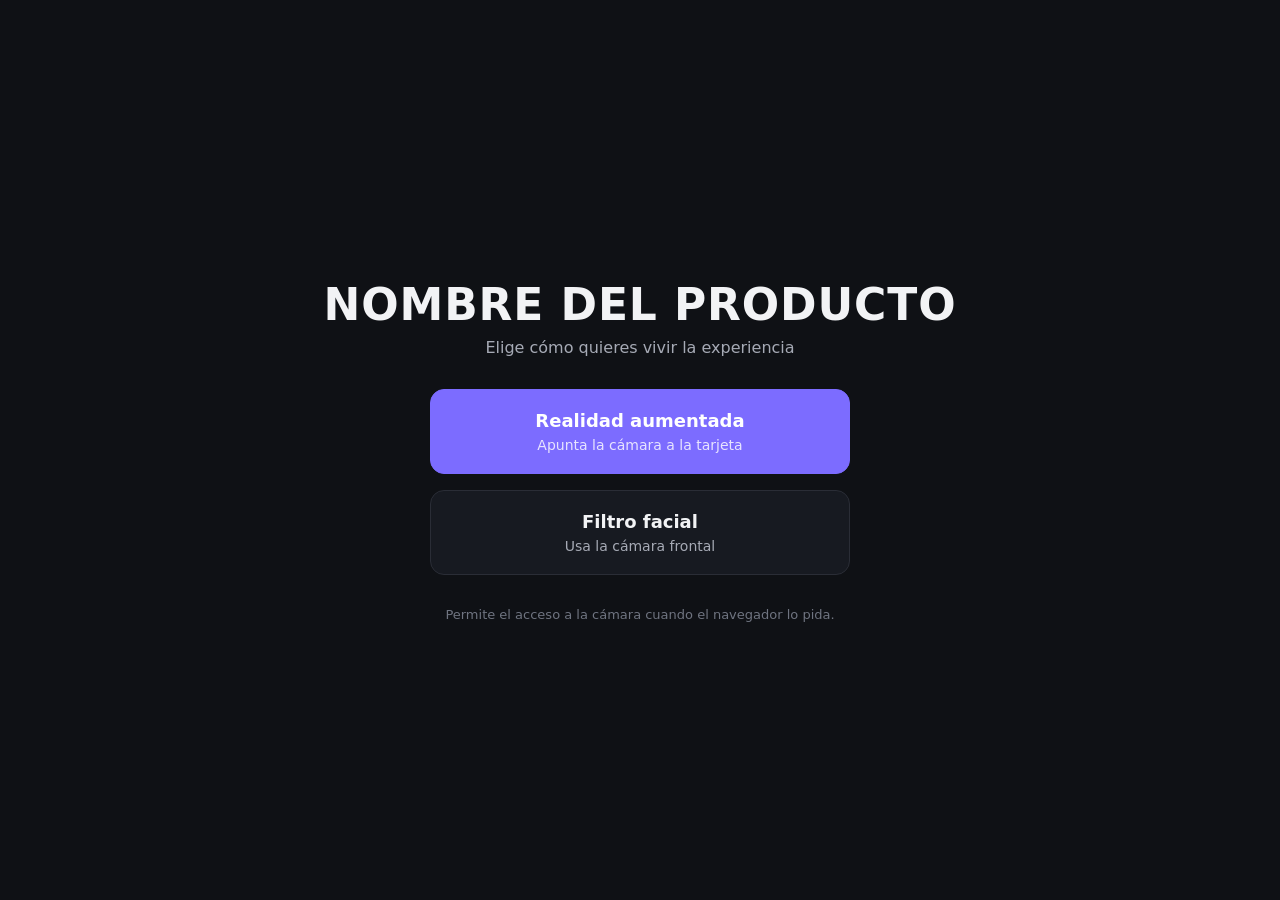
==== kike/index.html @ 72a52e8e "inicio" ====
<!DOCTYPE html>
<html lang="es">
<head>
  <meta charset="UTF-8" />
  <meta name="viewport" content="width=device-width, initial-scale=1.0" />
  <title>Proyecto kike</title>
  <style>
    :root { --fondo: #0f1115; --texto: #f2f3f5; --acento: #7c6cff; --borde: #2a2d36; }
    * { box-sizing: border-box; }
    html, body { margin: 0; min-height: 100%; }
    body {
      min-height: 100vh; display: flex; flex-direction: column; align-items: center; justify-content: center;
      gap: 32px; padding: 32px 20px; background: var(--fondo); color: var(--texto);
      font-family: system-ui, -apple-system, "Segoe UI", Roboto, sans-serif; text-align: center;
    }
    h1 { margin: 0; font-size: clamp(28px, 7vw, 44px); letter-spacing: .02em; }
    p.sub { margin: 8px 0 0; color: #a6aab5; font-size: 16px; }
    nav { display: flex; flex-direction: column; gap: 16px; width: min(100%, 420px); }
    a.boton {
      display: block; padding: 20px 24px; border-radius: 14px; text-decoration: none;
      border: 1px solid var(--borde); background: #171a21; color: var(--texto);
      font-size: 18px; font-weight: 600; transition: transform .15s, border-color .15s, background .15s;
    }
    a.boton small { display: block; margin-top: 6px; font-weight: 400; font-size: 14px; color: #a6aab5; }
    a.boton:hover, a.boton:focus-visible { border-color: var(--acento); background: #1c1f28; transform: translateY(-2px); outline: none; }
    a.boton.principal { background: var(--acento); border-color: var(--acento); color: #fff; }
    a.boton.principal small { color: #e7e4ff; }
    a.boton.principal:hover { background: #8e80ff; }
    footer { color: #6f7480; font-size: 13px; }
  </style>
</head>
<body>
  <header>
    <h1>NOMBRE DEL PRODUCTO</h1>
    <p class="sub">Elige cómo quieres vivir la experiencia</p>
  </header>

  <nav>
    <a class="boton principal" href="./ar/">
      Realidad aumentada
      <small>Apunta la cámara a la tarjeta</small>
    </a>
    <a class="boton" href="./filtro/">
      Filtro facial
      <small>Usa la cámara frontal</small>
    </a>
  </nav>

  <footer>Permite el acceso a la cámara cuando el navegador lo pida.</footer>
</body>
</html>
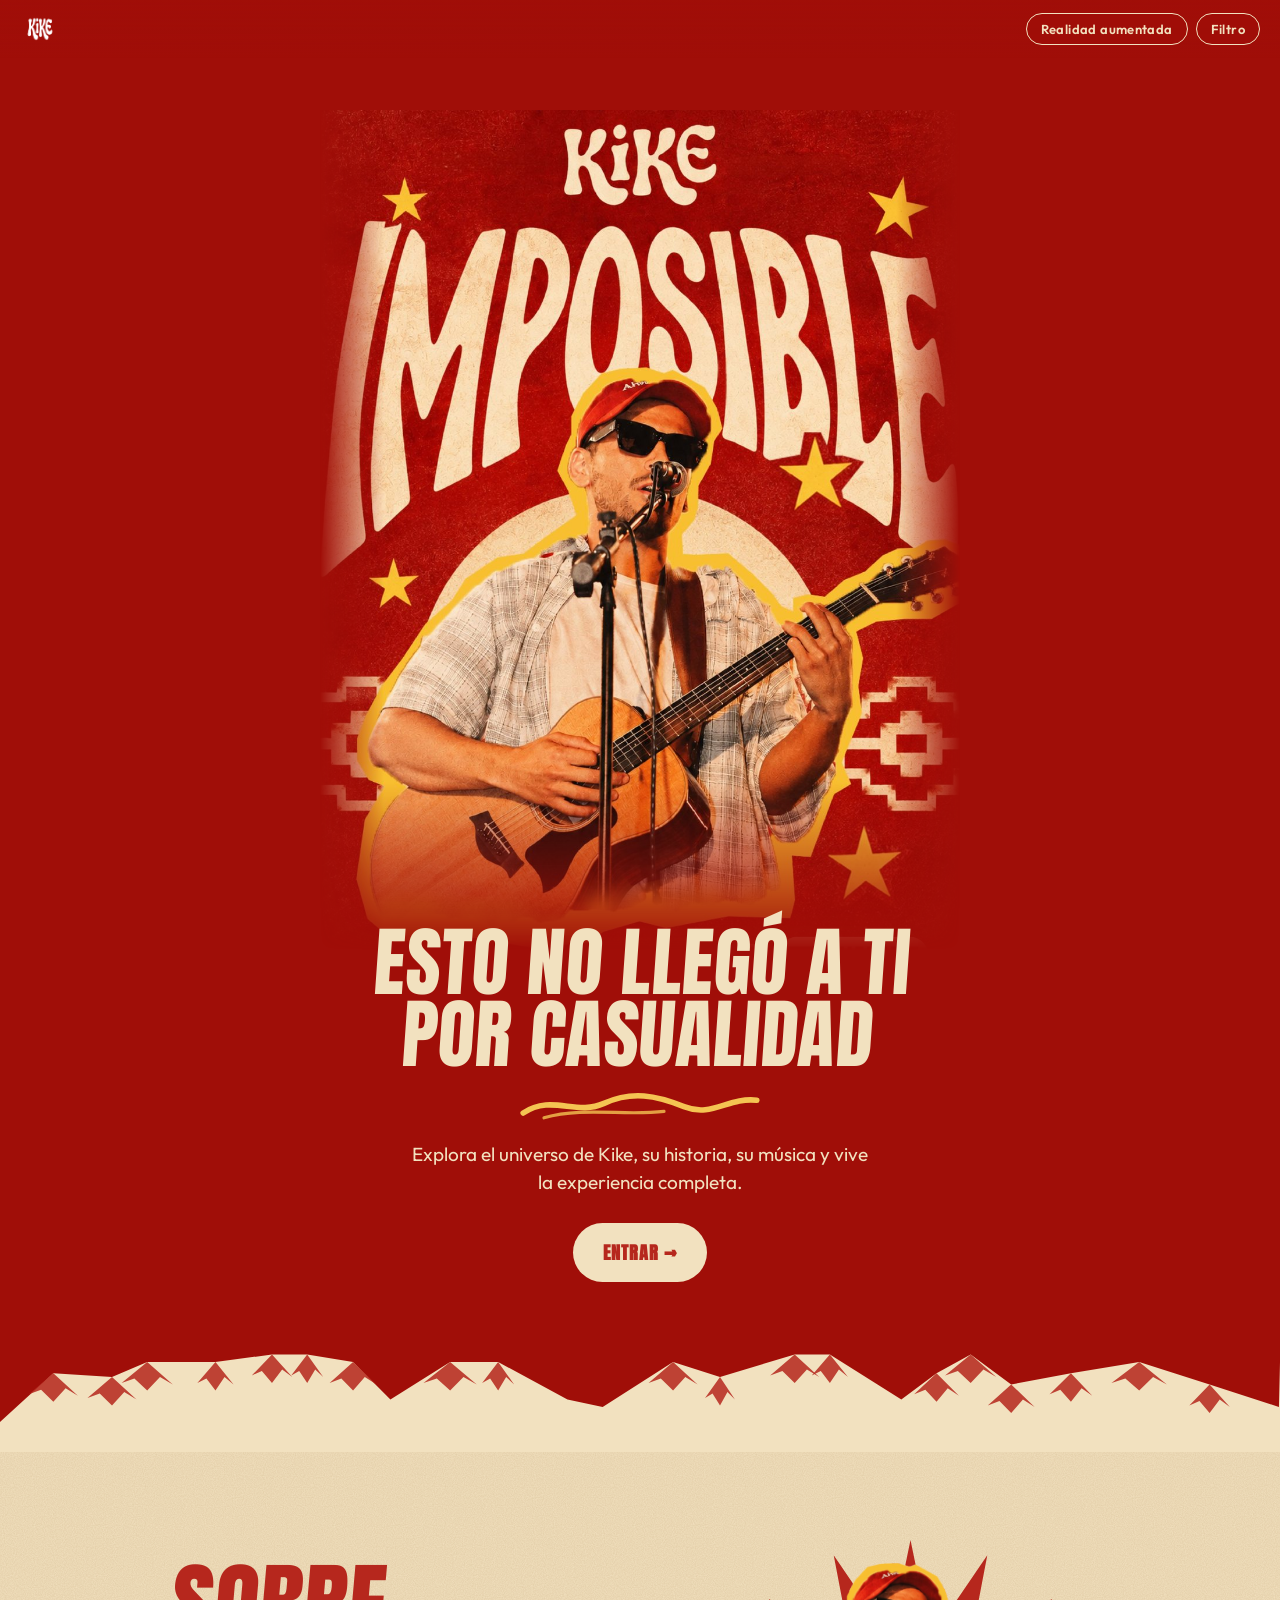
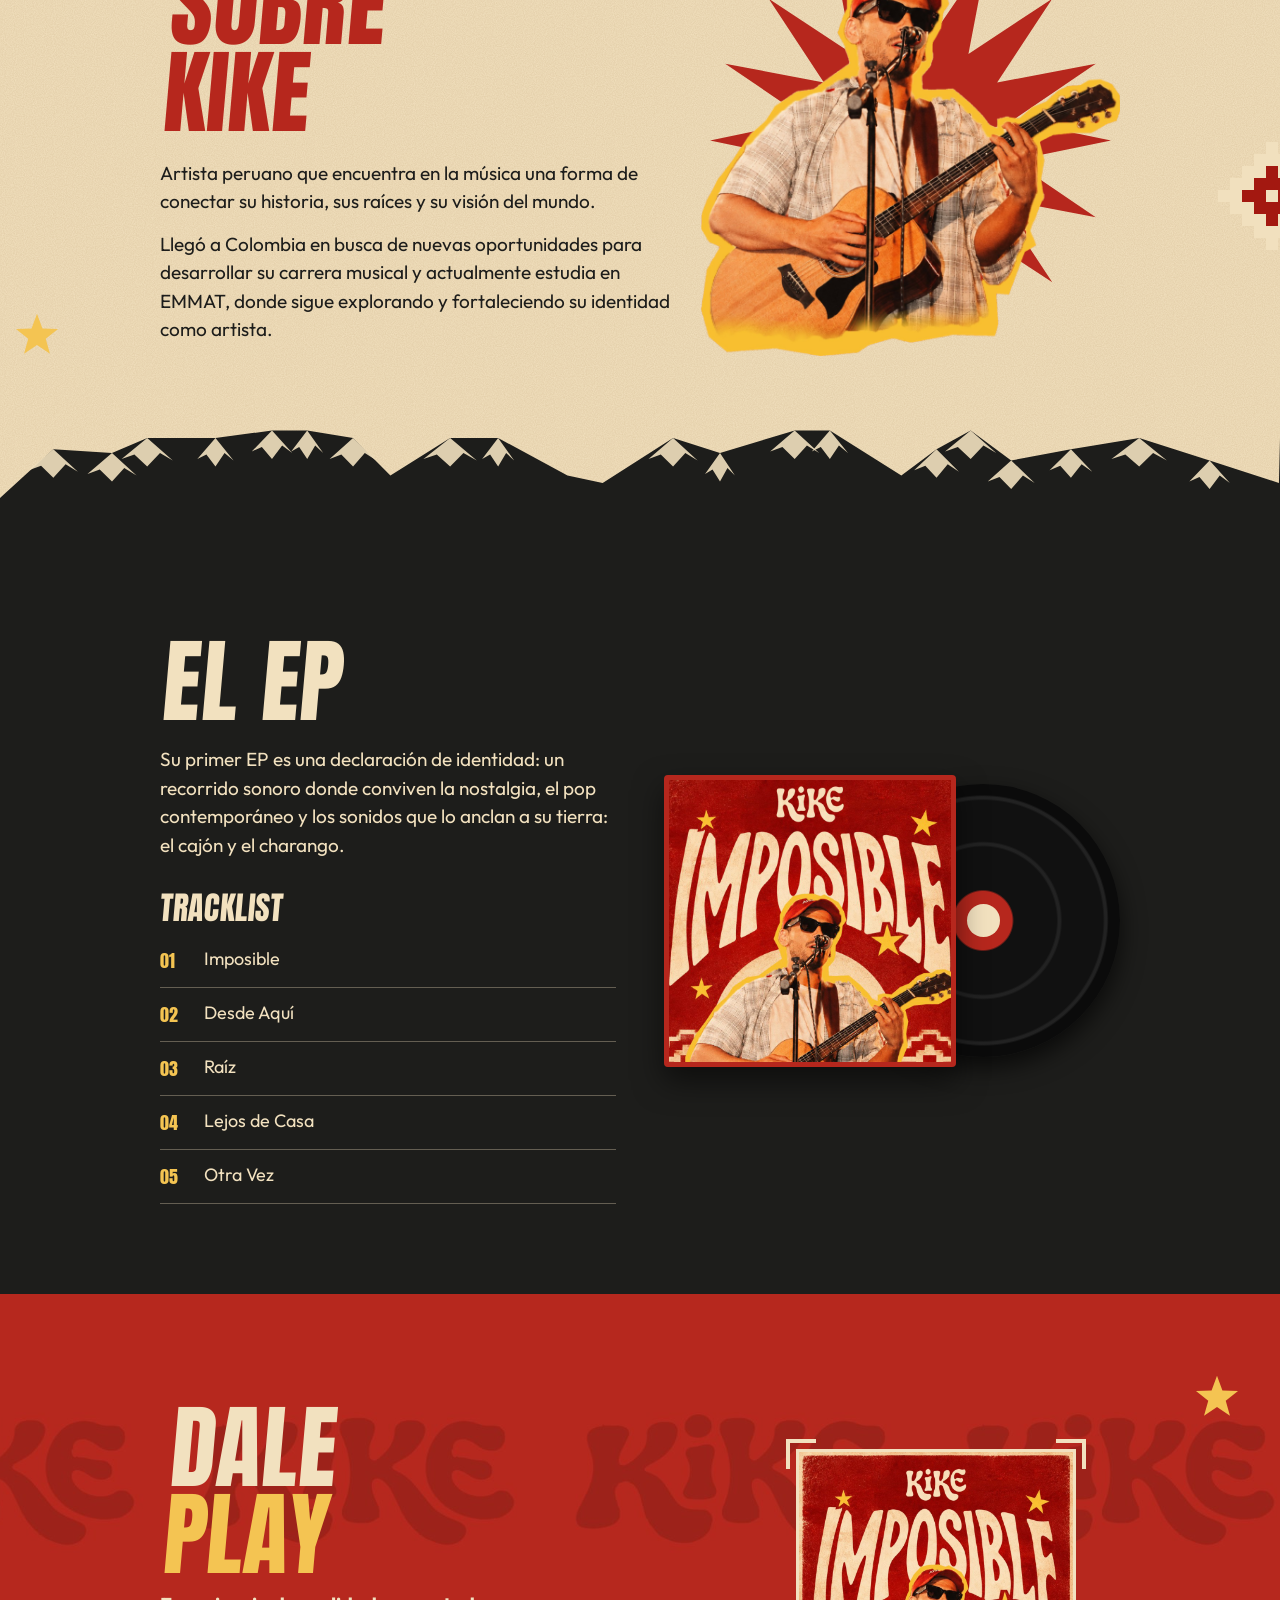
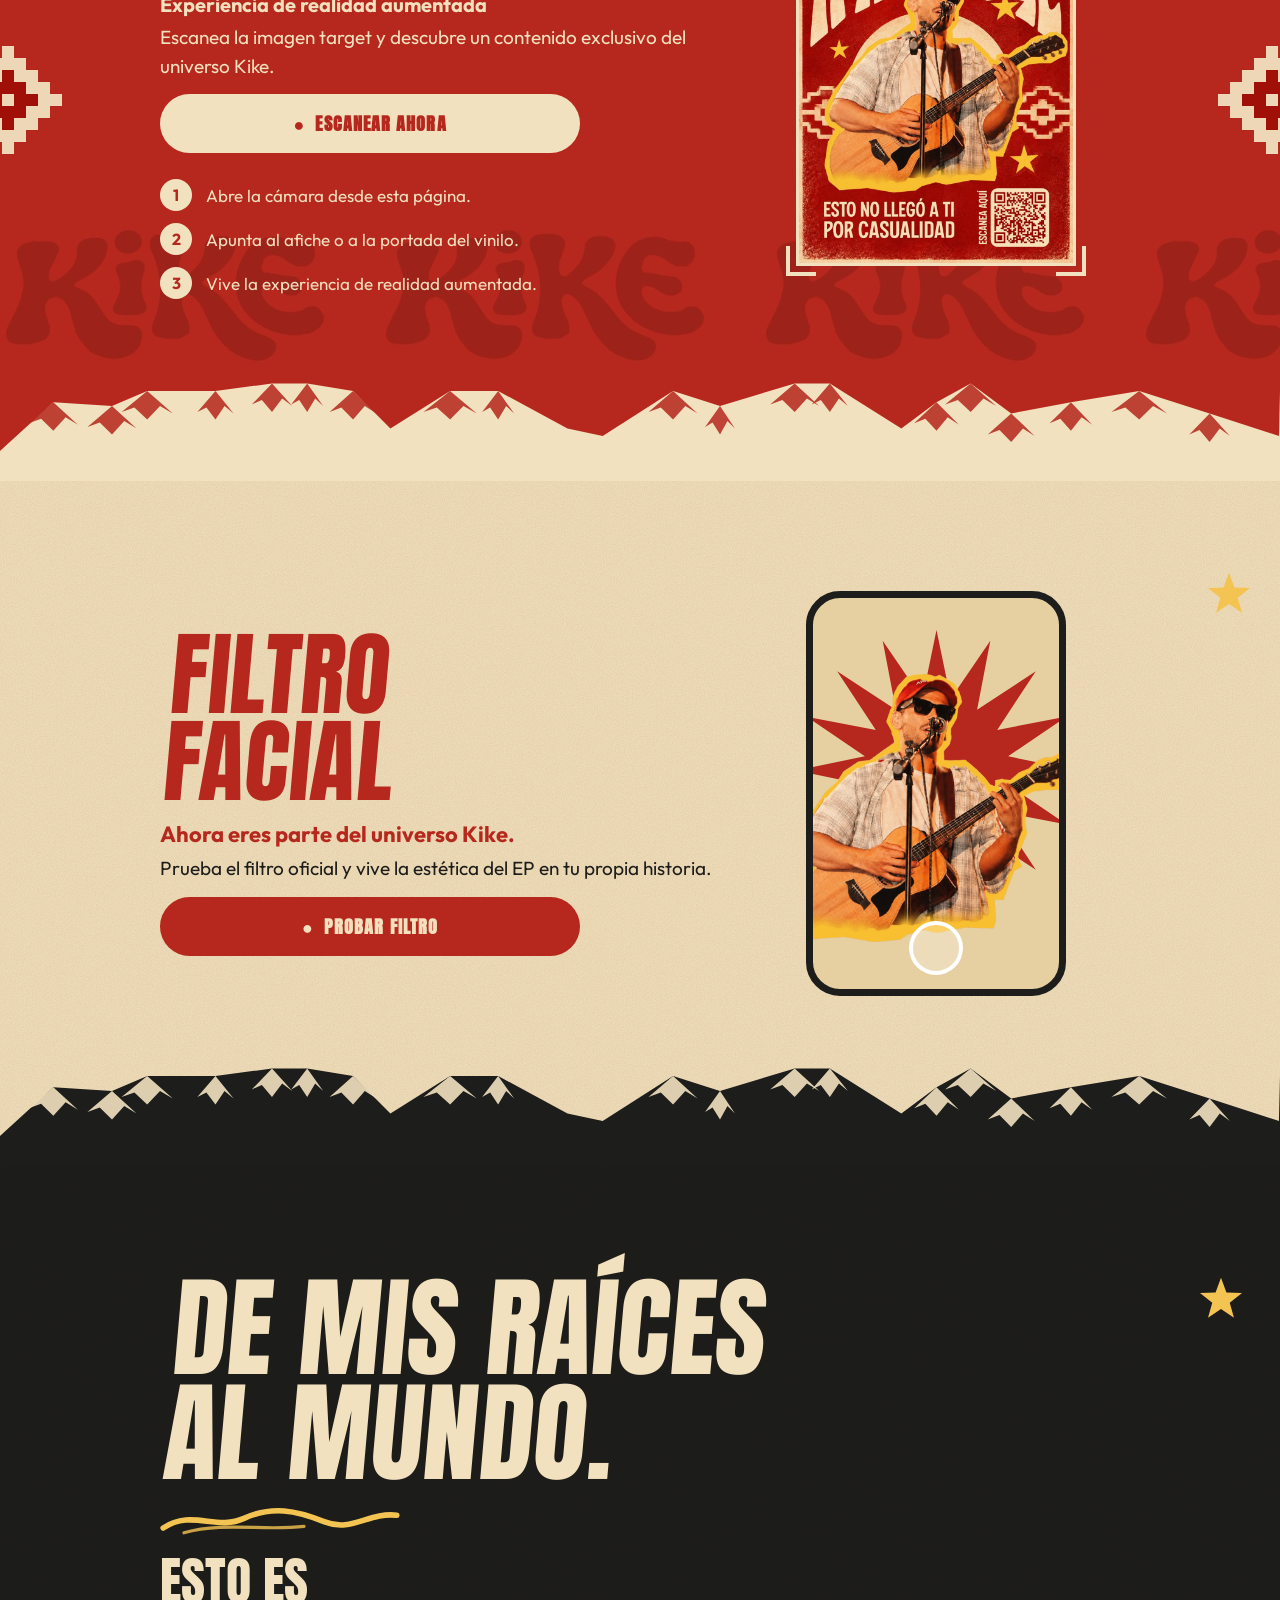
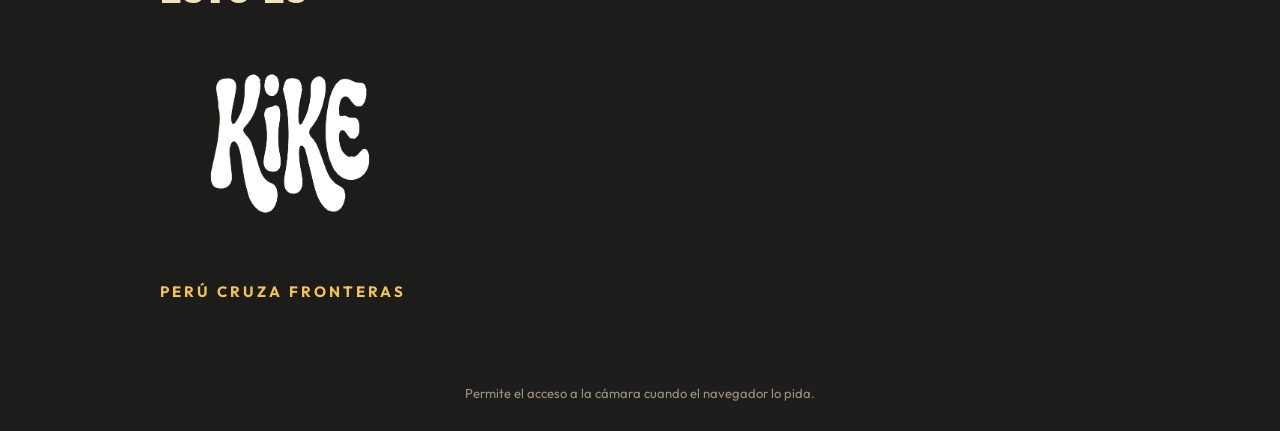
==== commit 53c42e18: "new home" ====
--- a/kike/index.html
+++ b/kike/index.html
@@ -3,49 +3,118 @@
 <head>
   <meta charset="UTF-8" />
   <meta name="viewport" content="width=device-width, initial-scale=1.0" />
-  <title>Proyecto kike</title>
-  <style>
-    :root { --fondo: #0f1115; --texto: #f2f3f5; --acento: #7c6cff; --borde: #2a2d36; }
-    * { box-sizing: border-box; }
-    html, body { margin: 0; min-height: 100%; }
-    body {
-      min-height: 100vh; display: flex; flex-direction: column; align-items: center; justify-content: center;
-      gap: 32px; padding: 32px 20px; background: var(--fondo); color: var(--texto);
-      font-family: system-ui, -apple-system, "Segoe UI", Roboto, sans-serif; text-align: center;
-    }
-    h1 { margin: 0; font-size: clamp(28px, 7vw, 44px); letter-spacing: .02em; }
-    p.sub { margin: 8px 0 0; color: #a6aab5; font-size: 16px; }
-    nav { display: flex; flex-direction: column; gap: 16px; width: min(100%, 420px); }
-    a.boton {
-      display: block; padding: 20px 24px; border-radius: 14px; text-decoration: none;
-      border: 1px solid var(--borde); background: #171a21; color: var(--texto);
-      font-size: 18px; font-weight: 600; transition: transform .15s, border-color .15s, background .15s;
-    }
-    a.boton small { display: block; margin-top: 6px; font-weight: 400; font-size: 14px; color: #a6aab5; }
-    a.boton:hover, a.boton:focus-visible { border-color: var(--acento); background: #1c1f28; transform: translateY(-2px); outline: none; }
-    a.boton.principal { background: var(--acento); border-color: var(--acento); color: #fff; }
-    a.boton.principal small { color: #e7e4ff; }
-    a.boton.principal:hover { background: #8e80ff; }
-    footer { color: #6f7480; font-size: 13px; }
-  </style>
+  <title>KIKE · IMPOSIBLE — Experiencia de realidad aumentada</title>
+  <meta name="description" content="Explora el universo de Kike: su historia, su música y vive la experiencia completa en realidad aumentada." />
+  <meta name="theme-color" content="#A00E08" />
+  <link rel="preconnect" href="https://fonts.googleapis.com" />
+  <link rel="preconnect" href="https://fonts.gstatic.com" crossorigin />
+  <link href="https://fonts.googleapis.com/css2?family=Anton&family=Outfit:wght@400;600;700&display=swap" rel="stylesheet" />
+  <link rel="stylesheet" href="./css/kike.css" />
 </head>
 <body>
-  <header>
-    <h1>NOMBRE DEL PRODUCTO</h1>
-    <p class="sub">Elige cómo quieres vivir la experiencia</p>
-  </header>
 
+<div class="barra">
+  <img src="./assets/logos/kike-blanco.png" alt="Kike" />
   <nav>
-    <a class="boton principal" href="./ar/">
-      Realidad aumentada
-      <small>Apunta la cámara a la tarjeta</small>
-    </a>
-    <a class="boton" href="./filtro/">
-      Filtro facial
-      <small>Usa la cámara frontal</small>
-    </a>
+    <a href="#ar">Realidad aumentada</a>
+    <a href="#filtro">Filtro</a>
   </nav>
+</div>
 
-  <footer>Permite el acceso a la cámara cuando el navegador lo pida.</footer>
+<!-- 1 · HERO -->
+<section class="sec hero rojo-flyer" id="inicio">
+  <div class="arte"><img src="./assets/img/hero-flyer.jpg" alt="Kike — Imposible" width="1100" height="1443" /></div>
+  <div class="in">
+    <h1>Esto no llegó a ti<br/>por casualidad</h1>
+    <span class="garabato" style="margin-inline:auto;background-position:center"></span>
+    <p>Explora el universo de Kike, su historia, su música y vive la experiencia completa.</p>
+    <a class="btn crema" href="#ar">Entrar &rarr;</a>
+  </div>
+  <div class="montanas cr"></div>
+</section>
+
+<!-- 2 · SOBRE KIKE -->
+<section class="sec crema papel sobre" id="sobre">
+  <span class="estrella" style="left:14px;bottom:170px"></span>
+  <div class="in grid">
+    <div>
+      <h2>Sobre<br/>Kike</h2>
+      <p style="margin-top:22px">Artista peruano que encuentra en la música una forma de conectar su historia, sus raíces y su visión del mundo.</p>
+      <p>Llegó a Colombia en busca de nuevas oportunidades para desarrollar su carrera musical y actualmente estudia en EMMAT, donde sigue explorando y fortaleciendo su identidad como artista.</p>
+    </div>
+    <div class="foto"><img src="./assets/img/kike-foto.png" alt="Kike con su guitarra" /></div>
+  </div>
+  <div class="chakana" style="right:-52px;top:42%"></div>
+  <div class="montanas"></div>
+</section>
+
+<!-- 3 · EL EP -->
+<section class="sec negro ep" id="ep">
+  <div class="in cols">
+    <div>
+      <h2>El EP</h2>
+      <p style="margin-top:20px">Su primer EP es una declaración de identidad: un recorrido sonoro donde conviven la nostalgia, el pop contemporáneo y los sonidos que lo anclan a su tierra: el cajón y el charango.</p>
+      <h3>Tracklist</h3>
+      <ol>
+        <li><b>01</b> Imposible</li>
+        <li><b>02</b> Desde Aquí</li>
+        <li><b>03</b> Raíz</li>
+        <li><b>04</b> Lejos de Casa</li>
+        <li><b>05</b> Otra Vez</li>
+      </ol>
+    </div>
+    <div class="disco"><span class="vinilo"></span><img class="portada" src="./assets/img/portada.jpg" alt="Portada del EP Imposible" /></div>
+  </div>
+</section>
+
+<!-- 4 · REALIDAD AUMENTADA (botón 1) -->
+<section class="sec rojo dale" id="ar">
+  <div class="chakana" style="left:-52px;top:44%"></div><div class="chakana" style="right:-52px;top:44%"></div>
+  <span class="estrella" style="right:40px;top:80px"></span>
+  <div class="in cols">
+    <div>
+      <h2>Dale<br/><span>Play</span></h2>
+      <p class="lead">Experiencia de realidad aumentada</p>
+      <p>Escanea la imagen target y descubre un contenido exclusivo del universo Kike.</p>
+      <a class="btn crema ancho" href="./ar/">&#9679;&nbsp; Escanear ahora</a>
+      <ol class="pasos">
+        <li>Abre la cámara desde esta página.</li>
+        <li>Apunta al afiche o a la portada del vinilo.</li>
+        <li>Vive la experiencia de realidad aumentada.</li>
+      </ol>
+    </div>
+    <div class="marco"><i></i><i></i><i></i><i></i><img src="./assets/img/afiche.jpg" alt="Imagen target: afiche de Imposible" /></div>
+  </div>
+  <div class="montanas cr"></div>
+</section>
+
+<!-- 5 · FILTRO FACIAL (botón 2) -->
+<section class="sec crema papel filtro" id="filtro">
+  <span class="estrella" style="right:28px;top:90px"></span>
+  <div class="in cols">
+    <div>
+      <h2>Filtro<br/>facial</h2>
+      <p class="lead">Ahora eres parte del universo Kike.</p>
+      <p>Prueba el filtro oficial y vive la estética del EP en tu propia historia.</p>
+      <a class="btn rojo ancho" href="./filtro/">&#9679;&nbsp; Probar filtro</a>
+    </div>
+    <div class="telefono"><img src="./assets/img/kike-foto.png" alt="" /><span class="obt"></span></div>
+  </div>
+  <div class="montanas"></div>
+</section>
+
+<!-- 6 · CIERRE -->
+<section class="sec negro cierre papel" style="padding-bottom:170px">
+  <span class="estrella" style="right:36px;top:110px"></span>
+  <div class="in">
+    <h2>De mis raíces<br/>al mundo.</h2>
+    <span class="garabato"></span>
+    <p style="font:400 clamp(30px,8vw,52px)/1 var(--titulo);text-transform:uppercase">Esto es</p>
+    <img class="logo" src="./assets/logos/kike-blanco.png" alt="Kike" onerror="this.src='./assets/logos/kike-blanco.png'" />
+    <p class="eslogan">Perú cruza fronteras</p>
+  </div>
+</section>
+<footer class="pie">Permite el acceso a la cámara cuando el navegador lo pida.</footer>
+
 </body>
 </html>
--- a/kike/css/kike.css
+++ b/kike/css/kike.css
@@ -0,0 +1,131 @@
+/* KIKE — "Imposible" · estilos compartidos según brandbook y flyer */
+:root{
+  --rojo:#B6271D; --rojo-prof:#A00E08; --negro:#1D1D1B; --blanco:#FFFFFF;
+  --crema:#F2E1BF; --crema-osc:#E6CFA0; --amarillo:#F4C452;
+  --titulo:"Anton","Bebas Neue","Arial Narrow",Impact,sans-serif; /* sustituto de The Bystander Collection */
+  --texto:"Outfit","Radikal","Montserrat",system-ui,sans-serif;     /* sustituto de Radikal */
+}
+*{box-sizing:border-box}
+html{scroll-behavior:smooth}
+body{margin:0;font-family:var(--texto);color:var(--negro);background:var(--crema);-webkit-font-smoothing:antialiased;overflow-x:hidden}
+img{max-width:100%;display:block}
+a{color:inherit}
+
+/* barra superior */
+.barra{position:fixed;inset:0 0 auto 0;z-index:20;display:flex;align-items:center;justify-content:space-between;padding:12px 20px;background:linear-gradient(#A00E08ee,#A00E0800)}
+.barra img{height:34px;width:auto}
+.barra nav{display:flex;gap:8px}
+.barra nav a{font:600 13px var(--texto);text-decoration:none;color:var(--crema);border:1.5px solid var(--crema);padding:7px 14px;border-radius:99px;letter-spacing:.03em;backdrop-filter:blur(2px)}
+.barra nav a:hover{background:var(--crema);color:var(--rojo)}
+
+/* secciones */
+.sec{position:relative;padding:84px 24px 150px;overflow:hidden}
+.sec>.in{position:relative;z-index:2;max-width:960px;margin:0 auto}
+.rojo{background:var(--rojo) url(../assets/img/textura-kike.jpg) center/760px;color:var(--crema)}
+.rojo-flyer{background:var(--rojo-prof);color:var(--crema)}
+.crema{background:var(--crema);color:var(--rojo)}
+.negro{background:var(--negro);color:var(--crema)}
+.papel::before{content:"";position:absolute;inset:0;z-index:1;pointer-events:none;opacity:.35;mix-blend-mode:multiply;
+  background-image:url("data:image/svg+xml,%3Csvg xmlns='http://www.w3.org/2000/svg' width='300' height='300'%3E%3Cfilter id='n'%3E%3CfeTurbulence type='fractalNoise' baseFrequency='.9' numOctaves='2' stitchTiles='stitch'/%3E%3CfeColorMatrix values='0 0 0 0 .4 0 0 0 0 .25 0 0 0 0 .1 0 0 0 .55 0'/%3E%3C/filter%3E%3Crect width='300' height='300' filter='url(%23n)'/%3E%3C/svg%3E")}
+.montanas{position:absolute;left:0;right:0;bottom:0;height:120px;z-index:2;background:url(../assets/svg/montanas.svg) bottom/100% 100% no-repeat;pointer-events:none}
+.montanas.cr{background-image:url(../assets/svg/montanas-crema.svg)}
+.chakana{position:absolute;z-index:1;width:120px;height:120px;background:url(../assets/svg/chakana.svg) center/contain no-repeat;opacity:.95}
+.estrella{position:absolute;z-index:1;width:46px;height:46px;background:url(../assets/svg/estrella.svg) center/contain no-repeat}
+
+/* tipografía */
+h1,h2,h3{font-family:var(--titulo);font-weight:400;text-transform:uppercase;margin:0;line-height:.95;letter-spacing:.005em}
+h2{font-size:clamp(46px,12vw,92px);transform:skewX(-5deg);transform-origin:left bottom}
+h3{font-size:clamp(22px,5vw,32px)}
+p{font-size:clamp(16px,2.6vw,19px);line-height:1.5;margin:0 0 14px}
+.garabato{display:block;width:min(240px,60%);height:34px;background:url(../assets/svg/garabato.svg) left center/contain no-repeat;margin:18px 0}
+
+/* botones */
+.btn{display:inline-flex;align-items:center;gap:10px;padding:16px 30px;border-radius:99px;font:700 18px var(--titulo);letter-spacing:.06em;text-transform:uppercase;text-decoration:none;border:0;cursor:pointer;transition:transform .15s,box-shadow .15s}
+.btn:hover,.btn:focus-visible{transform:translateY(-2px);outline:none;box-shadow:0 8px 0 #0003}
+.btn.crema{background:var(--crema);color:var(--rojo)}
+.btn.rojo{background:var(--rojo);color:var(--crema)}
+.btn.amarillo{background:var(--amarillo);color:var(--negro)}
+.btn.ancho{display:flex;justify-content:center;width:100%;max-width:420px}
+
+/* HERO */
+.hero{padding:56px 0 150px;text-align:center}
+.hero .arte{position:relative;max-width:640px;margin:0 auto;
+  -webkit-mask-image:linear-gradient(to bottom,#000 80%,transparent 100%),linear-gradient(to right,transparent,#000 10%,#000 90%,transparent);
+  -webkit-mask-composite:source-in;mask-image:linear-gradient(to bottom,#000 80%,transparent 100%),linear-gradient(to right,transparent,#000 10%,#000 90%,transparent);mask-composite:intersect}
+.hero .arte img{width:100%;height:auto}
+.hero .in{margin-top:-24px;padding:0 24px}
+.hero h1{font-size:clamp(40px,10vw,76px);transform:skewX(-4deg);color:var(--crema)}
+.hero p{max-width:460px;margin:18px auto 26px}
+
+/* SOBRE */
+.sobre .grid{display:grid;gap:28px;align-items:center}
+.sobre h2{color:var(--rojo)}
+.sobre .foto{position:relative;max-width:420px;margin:0 auto}
+.sobre .foto::before{content:"";position:absolute;inset:-6% -10% 4% -10%;background:url(../assets/svg/burst.svg) center/contain no-repeat;z-index:0}
+.sobre .foto img{position:relative;z-index:1}
+.sobre p{color:var(--negro)}
+
+/* EP */
+.ep h2{color:var(--crema)}
+.ep .disco{position:relative;display:flex;align-items:center;justify-content:flex-start;margin:34px auto;max-width:460px}
+.ep .disco img.portada{width:64%;border:5px solid var(--rojo);border-radius:4px;position:relative;z-index:2;box-shadow:0 14px 30px #0008}
+.ep .vinilo{position:absolute;right:0;width:60%;aspect-ratio:1;border-radius:50%;background:radial-gradient(circle,var(--rojo) 0 15%,#111 16% 38%,#222 39% 40%,#111 41% 62%,#222 63% 64%,#0b0b0b 65%);z-index:1;box-shadow:0 10px 24px #000a}
+.ep .vinilo::after{content:"";position:absolute;inset:44%;border-radius:50%;background:var(--crema)}
+.ep ol{list-style:none;margin:10px 0 0;padding:0;max-width:520px}
+.ep li{display:flex;gap:14px;padding:13px 0;border-bottom:1px solid #F2E1BF55;font-size:18px}
+.ep li b{font-family:var(--titulo);font-weight:400;color:var(--amarillo);width:30px}
+.ep h3{color:var(--crema);margin-top:34px;transform:skewX(-5deg)}
+
+/* AR / FILTRO tarjetas de la home */
+.dale h2{color:var(--crema)}
+.dale h2 span{color:var(--amarillo)}
+.dale .lead{font:700 20px var(--texto);margin:14px 0 6px}
+.marco{position:relative;max-width:300px;margin:28px 0;padding:10px}
+.marco i{position:absolute;width:30px;height:30px;border:4px solid var(--crema)}
+.marco i:nth-child(1){top:0;left:0;border-right:0;border-bottom:0}
+.marco i:nth-child(2){top:0;right:0;border-left:0;border-bottom:0}
+.marco i:nth-child(3){bottom:0;left:0;border-right:0;border-top:0}
+.marco i:nth-child(4){bottom:0;right:0;border-left:0;border-top:0}
+.marco img{border:3px solid var(--crema)}
+.pasos{list-style:none;padding:0;margin:26px 0 0;counter-reset:p;max-width:420px}
+.pasos li{counter-increment:p;display:flex;gap:14px;align-items:center;margin:12px 0;font-size:17px}
+.pasos li::before{content:counter(p);flex:none;width:32px;height:32px;border-radius:50%;background:var(--crema);color:var(--rojo);display:grid;place-items:center;font:700 16px var(--texto)}
+
+.filtro h2{color:var(--rojo)}
+.filtro .lead{font:700 22px var(--texto);color:var(--rojo);margin:14px 0 6px}
+.filtro p{color:var(--negro)}
+.telefono{position:relative;max-width:260px;margin:28px 0;border:7px solid var(--negro);border-radius:34px;overflow:hidden;background:var(--crema-osc);aspect-ratio:9/14}
+.telefono::before{content:"";position:absolute;inset:8% -10% 20%;background:url(../assets/svg/burst.svg) center/contain no-repeat}
+.telefono img{position:absolute;left:-8%;right:-8%;bottom:12%;width:116%;max-width:none}
+.telefono .obt{position:absolute;bottom:14px;left:50%;transform:translateX(-50%);width:54px;height:54px;border-radius:50%;border:4px solid var(--blanco);background:#fff4}
+
+.cierre{text-align:left}
+.cierre h2{font-size:clamp(52px,14vw,110px);color:var(--crema)}
+.cierre .logo{width:min(260px,70%);margin:26px 0 0}
+.cierre .eslogan{color:var(--amarillo);font:700 15px var(--texto);letter-spacing:.2em;text-transform:uppercase;margin-top:28px}
+footer.pie{background:var(--negro);color:#F2E1BF99;text-align:center;font-size:13px;padding:0 20px 30px}
+
+/* páginas AR / filtro */
+.exp{min-height:100svh;display:flex;flex-direction:column}
+.exp header{position:relative;z-index:5;display:flex;justify-content:space-between;align-items:center;padding:14px 18px}
+.exp header img{height:32px}
+.exp header a.volver{font:600 14px var(--texto);text-decoration:none;color:var(--crema);border:1.5px solid var(--crema);padding:7px 14px;border-radius:99px}
+.exp main{flex:1;display:flex;flex-direction:column;align-items:center;justify-content:center;text-align:center;padding:16px 24px 90px;position:relative;z-index:3}
+.exp main h1{font-size:clamp(46px,13vw,84px);transform:skewX(-5deg);margin-bottom:8px}
+.exp main p{max-width:420px}
+.exp.crema h1{color:var(--rojo)}
+.exp.crema main p{color:var(--negro)}
+.exp.crema header a.volver{color:var(--rojo);border-color:var(--rojo)}
+.nota{font-size:14px;opacity:.85;margin-top:18px}
+
+@media (min-width:820px){
+  .sec{padding:110px 48px 170px}
+  .sobre .grid{grid-template-columns:1.1fr .9fr}
+  .ep .cols{display:grid;grid-template-columns:1fr 1fr;gap:48px;align-items:center}
+  .ep .disco{margin:0}
+  .dale .cols,.filtro .cols{display:grid;grid-template-columns:1.2fr .8fr;gap:40px;align-items:center}
+  .marco,.telefono{margin:0 auto}
+}
+.sec.ep{padding-bottom:90px}
+.sec.cierre{padding-bottom:70px!important}
+.telefono{width:260px}
